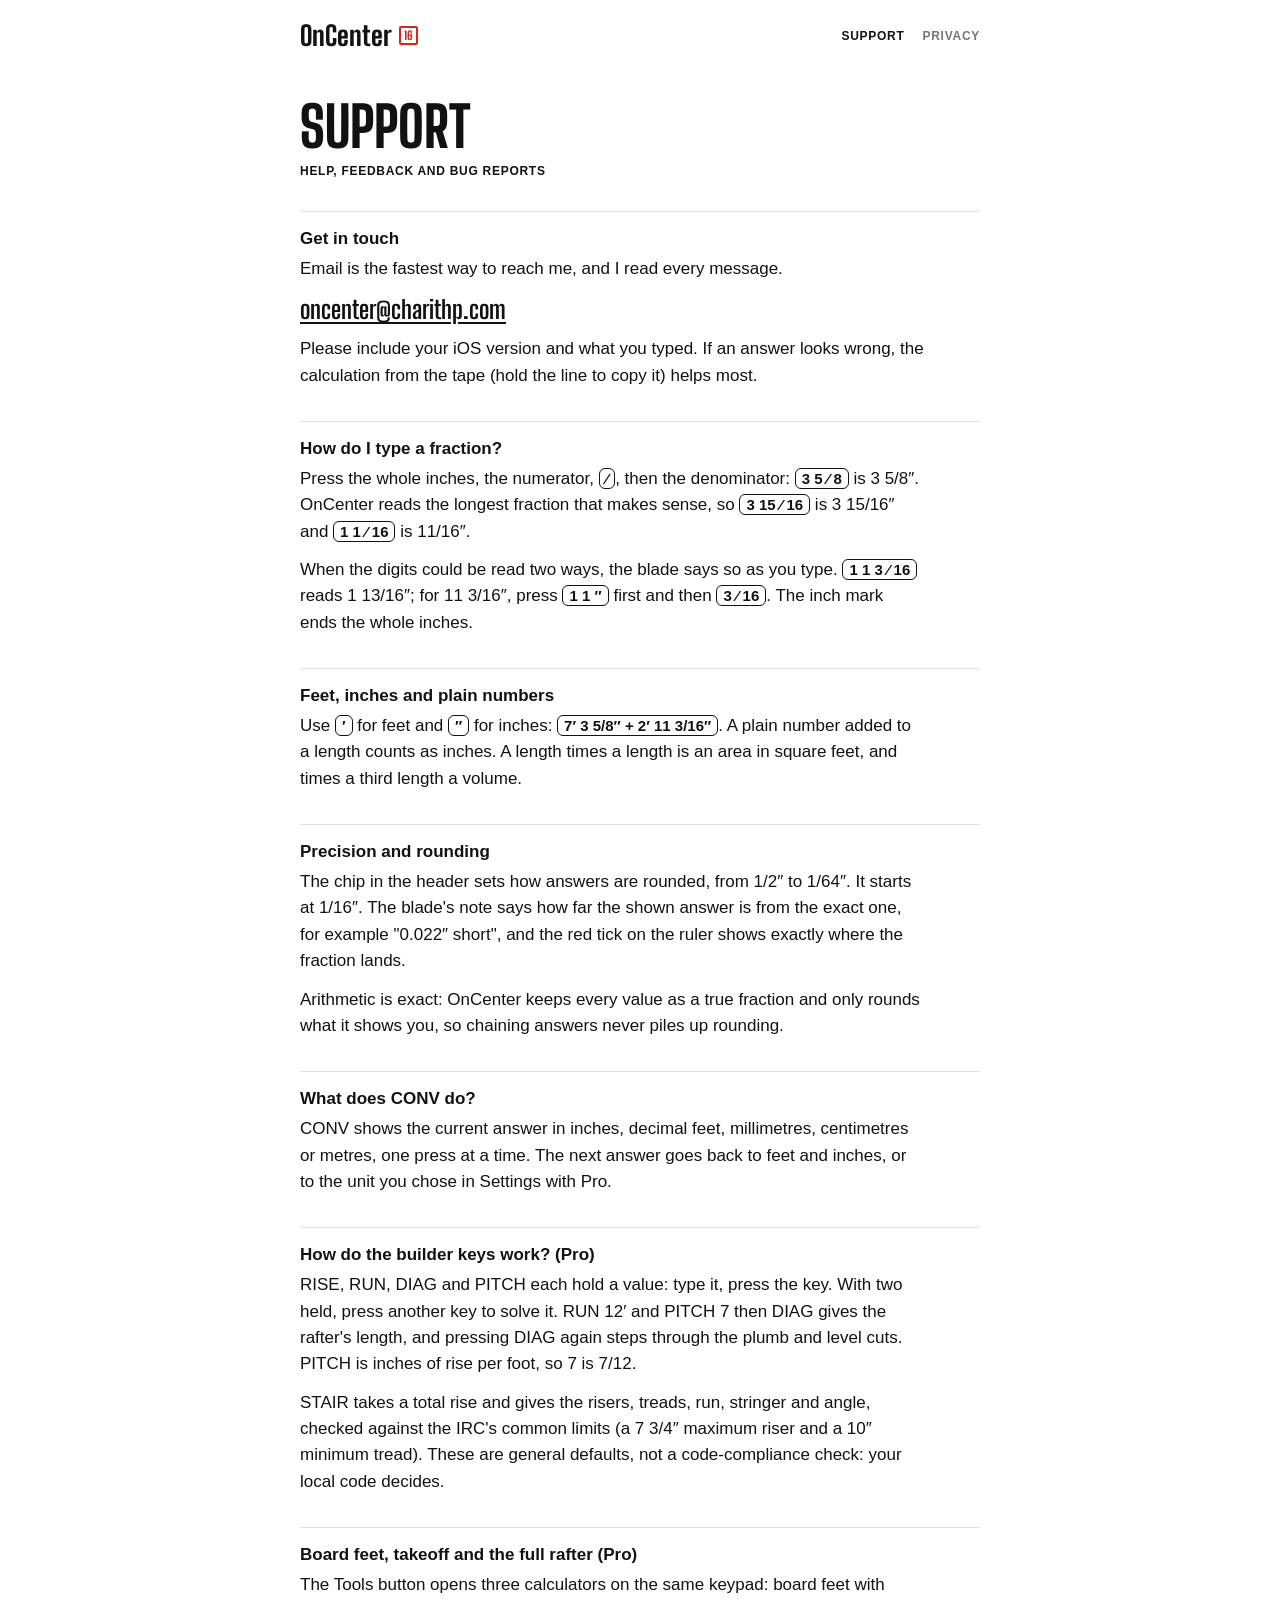
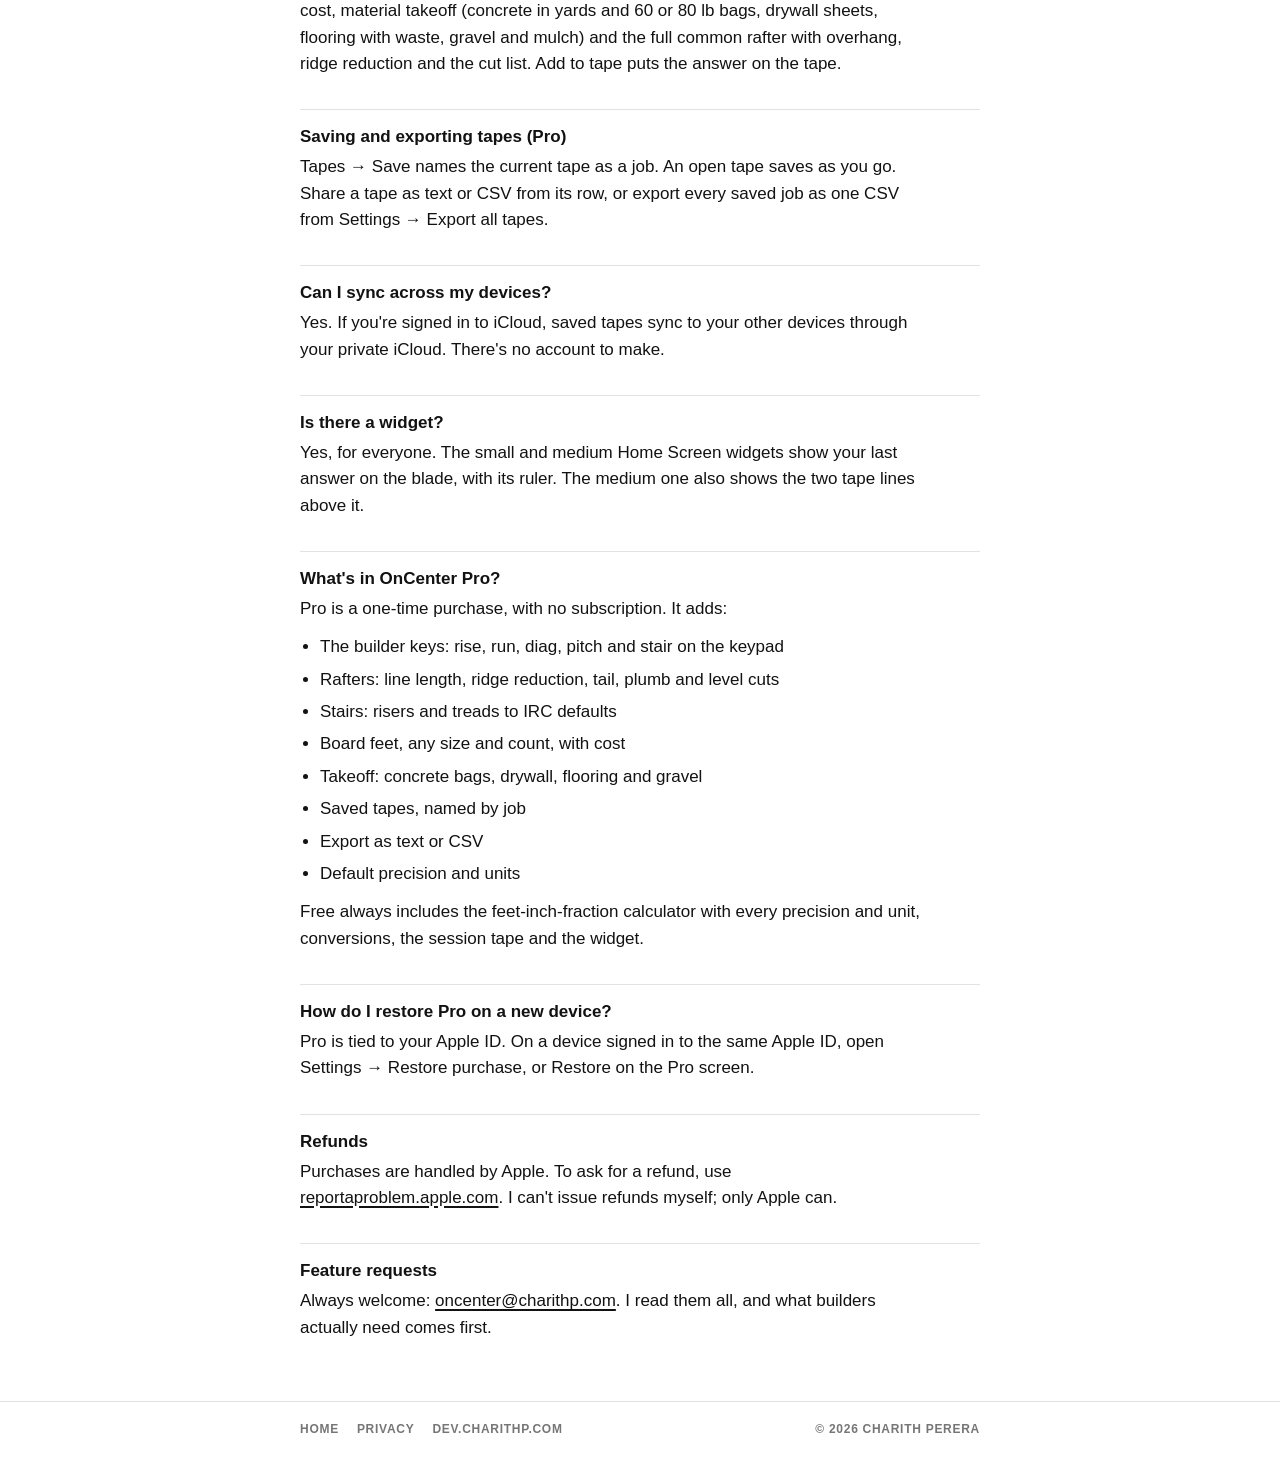
==== support.html @ 0c9e2f1a "OnCenter support and privacy site A holding home page, /support and /privacy in OnCenter's own look," ====
<!DOCTYPE html>
<html lang="en">
<head>
  <meta charset="UTF-8">
  <meta name="viewport" content="width=device-width, initial-scale=1.0">
  <title>Support — OnCenter</title>
  <meta name="description" content="Help with OnCenter, the feet-inch calculator for builders: typing fractions, precision and rounding, builder keys, saved tapes and restoring Pro.">
  <link rel="icon" href="data:image/svg+xml,%3Csvg%20xmlns='http://www.w3.org/2000/svg'%20viewBox='0%200%2032%2032'%3E%3Crect%20width='32'%20height='32'%20rx='7'%20fill='%23F7C600'/%3E%3Crect%20x='5'%20y='5'%20width='14'%20height='11'%20rx='1'%20fill='none'%20stroke='%23D7261E'%20stroke-width='2'/%3E%3Cpath%20d='M6%2032V24M11%2032V27M16%2032V24M21%2032V27M26%2032V24'%20stroke='%23121212'%20stroke-width='2'/%3E%3C/svg%3E">
  <link rel="preconnect" href="https://fonts.googleapis.com">
  <link rel="preconnect" href="https://fonts.gstatic.com" crossorigin>
  <link href="https://fonts.googleapis.com/css2?family=Big+Shoulders+Display:wght@600;700;800&display=swap" rel="stylesheet">
  <link rel="stylesheet" href="styles.css">
</head>
<body>
  <header class="wrap top">
    <a class="wordmark" href="index.html" aria-label="OnCenter home">OnCenter<span class="badge" aria-hidden="true">16</span></a>
    <nav aria-label="Site">
      <a href="support.html" aria-current="page">Support</a>
      <a href="privacy.html">Privacy</a>
    </nav>
  </header>

  <main class="wrap doc">
    <h1>Support</h1>
    <p class="updated label">Help, feedback and bug reports</p>

    <h2>Get in touch</h2>
    <p>Email is the fastest way to reach me, and I read every message.</p>
    <p class="email"><a href="mailto:oncenter@charithp.com?subject=OnCenter%20Support">oncenter@charithp.com</a></p>
    <p>Please include your iOS version and what you typed. If an answer looks wrong, the calculation from the tape (hold the line to copy it) helps most.</p>

    <h2>How do I type a fraction?</h2>
    <p>Press the whole inches, the numerator, <code>⁄</code>, then the denominator: <code>3 5 ⁄ 8</code> is 3 5/8″. OnCenter reads the longest fraction that makes sense, so <code>3 15 ⁄ 16</code> is 3 15/16″ and <code>1 1 ⁄ 16</code> is 11/16″.</p>
    <p>When the digits could be read two ways, the blade says so as you type. <code>1 1 3 ⁄ 16</code> reads 1 13/16″; for 11 3/16″, press <code>1 1 ″</code> first and then <code>3 ⁄ 16</code>. The inch mark ends the whole inches.</p>

    <h2>Feet, inches and plain numbers</h2>
    <p>Use <code>′</code> for feet and <code>″</code> for inches: <code>7′ 3 5/8″ + 2′ 11 3/16″</code>. A plain number added to a length counts as inches. A length times a length is an area in square feet, and times a third length a volume.</p>

    <h2>Precision and rounding</h2>
    <p>The chip in the header sets how answers are rounded, from 1/2″ to 1/64″. It starts at 1/16″. The blade's note says how far the shown answer is from the exact one, for example "0.022″ short", and the red tick on the ruler shows exactly where the fraction lands.</p>
    <p>Arithmetic is exact: OnCenter keeps every value as a true fraction and only rounds what it shows you, so chaining answers never piles up rounding.</p>

    <h2>What does CONV do?</h2>
    <p>CONV shows the current answer in inches, decimal feet, millimetres, centimetres or metres, one press at a time. The next answer goes back to feet and inches, or to the unit you chose in Settings with Pro.</p>

    <h2>How do the builder keys work? (Pro)</h2>
    <p>RISE, RUN, DIAG and PITCH each hold a value: type it, press the key. With two held, press another key to solve it. RUN 12′ and PITCH 7 then DIAG gives the rafter's length, and pressing DIAG again steps through the plumb and level cuts. PITCH is inches of rise per foot, so 7 is 7/12.</p>
    <p>STAIR takes a total rise and gives the risers, treads, run, stringer and angle, checked against the IRC's common limits (a 7 3/4″ maximum riser and a 10″ minimum tread). These are general defaults, not a code-compliance check: your local code decides.</p>

    <h2>Board feet, takeoff and the full rafter (Pro)</h2>
    <p>The Tools button opens three calculators on the same keypad: board feet with cost, material takeoff (concrete in yards and 60 or 80 lb bags, drywall sheets, flooring with waste, gravel and mulch) and the full common rafter with overhang, ridge reduction and the cut list. Add to tape puts the answer on the tape.</p>

    <h2>Saving and exporting tapes (Pro)</h2>
    <p>Tapes → Save names the current tape as a job. An open tape saves as you go. Share a tape as text or CSV from its row, or export every saved job as one CSV from Settings → Export all tapes.</p>

    <h2>Can I sync across my devices?</h2>
    <p>Yes. If you're signed in to iCloud, saved tapes sync to your other devices through your private iCloud. There's no account to make.</p>

    <h2>Is there a widget?</h2>
    <p>Yes, for everyone. The small and medium Home Screen widgets show your last answer on the blade, with its ruler. The medium one also shows the two tape lines above it.</p>

    <h2>What's in OnCenter Pro?</h2>
    <p>Pro is a one-time purchase, with no subscription. It adds:</p>
    <ul>
      <li>The builder keys: rise, run, diag, pitch and stair on the keypad</li>
      <li>Rafters: line length, ridge reduction, tail, plumb and level cuts</li>
      <li>Stairs: risers and treads to IRC defaults</li>
      <li>Board feet, any size and count, with cost</li>
      <li>Takeoff: concrete bags, drywall, flooring and gravel</li>
      <li>Saved tapes, named by job</li>
      <li>Export as text or CSV</li>
      <li>Default precision and units</li>
    </ul>
    <p>Free always includes the feet-inch-fraction calculator with every precision and unit, conversions, the session tape and the widget.</p>

    <h2>How do I restore Pro on a new device?</h2>
    <p>Pro is tied to your Apple ID. On a device signed in to the same Apple ID, open Settings → Restore purchase, or Restore on the Pro screen.</p>

    <h2>Refunds</h2>
    <p>Purchases are handled by Apple. To ask for a refund, use <a href="https://reportaproblem.apple.com">reportaproblem.apple.com</a>. I can't issue refunds myself; only Apple can.</p>

    <h2>Feature requests</h2>
    <p>Always welcome: <a href="mailto:oncenter@charithp.com?subject=OnCenter%20Feature%20Idea">oncenter@charithp.com</a>. I read them all, and what builders actually need comes first.</p>
  </main>

  <footer>
    <div class="wrap">
      <nav aria-label="Footer">
        <a href="index.html">Home</a>
        <a href="privacy.html">Privacy</a>
        <a href="https://dev.charithp.com">dev.charithp.com</a>
      </nav>
      <span>© 2026 Charith Perera</span>
    </div>
  </footer>
</body>
</html>
---- styles.css ----
/* OnCenter's site: the app's tape-blade identity on the web.
   Tokens mirror OnCenter/Shared/Design/DesignSystem.swift (DESIGN.md Part 1).
   Ink on white, one yellow blade band, the red only as the 16 badge and the
   ruler's tick. Links are ink, never blue (DESIGN.md, Don't). */

:root {
  --page: #FFFFFF;
  --ink: #121212;
  --muted: #6B6B6B;
  --label: #767676;
  --rule: #E2E2E2;
  --blade: #F7C600;
  --on-blade: #121212;
  --red: #D7261E;
  --red-on-blade: #D7261E;
  --numbers: "Big Shoulders Display", "Arial Narrow", "Roboto Condensed", sans-serif;
  --sans: -apple-system, BlinkMacSystemFont, "SF Pro Text", "Helvetica Neue", Arial, sans-serif;
  color-scheme: light;
}

@media (prefers-color-scheme: dark) {
  :root:not([data-theme="light"]) {
    --page: #121212;
    --ink: #F2F2F2;
    --muted: #9A9A9A;
    --label: #7E7E7E;
    --rule: #2C2C2C;
    --red: #FF4A3D;
    color-scheme: dark;
  }
}

:root[data-theme="dark"] {
  --page: #121212;
  --ink: #F2F2F2;
  --muted: #9A9A9A;
  --label: #7E7E7E;
  --rule: #2C2C2C;
  --red: #FF4A3D;
  color-scheme: dark;
}

* { box-sizing: border-box; }

html, body { margin: 0; }

body {
  background: var(--page);
  color: var(--ink);
  font: 17px/1.55 var(--sans);
  -webkit-font-smoothing: antialiased;
}

a { color: var(--ink); text-decoration-thickness: 1.5px; text-underline-offset: 3px; }
a:hover { text-decoration-thickness: 2.5px; }

.wrap { max-width: 720px; margin: 0 auto; padding-inline: 20px; }

/* The wordmark: Big Shoulders 800 with the red-boxed 16. */
.wordmark {
  display: inline-flex; align-items: center; gap: 7px;
  font: 800 27px/1 var(--numbers); color: var(--ink); text-decoration: none;
}
.wordmark .badge {
  font: 800 12px/1 var(--numbers); color: var(--red);
  border: 2px solid var(--red); border-radius: 2px; padding: 2px 3px 1px;
}

header.top { padding-block: 22px 18px; display: flex; align-items: center; justify-content: space-between; gap: 16px; flex-wrap: wrap; }
header.top nav { display: flex; gap: 18px; font: 600 12px/1 var(--sans); letter-spacing: .06em; text-transform: uppercase; }
header.top nav a { text-decoration: none; color: var(--label); }
header.top nav a:hover, header.top nav a[aria-current] { color: var(--ink); }

.label { font: 600 12px/16px var(--sans); letter-spacing: .06em; text-transform: uppercase; color: var(--label); }

/* The blade: full-bleed yellow, one answer, its ruler. */
.blade { background: var(--blade); color: var(--on-blade); }
.blade .wrap { padding-block: 14px 8px; }
.blade .line { display: flex; justify-content: space-between; gap: 12px; font: 600 12px/18px var(--sans); letter-spacing: .06em; text-transform: uppercase; }
.blade .answer { font: 800 clamp(66px, 16vw, 120px)/1 var(--numbers); letter-spacing: -.01em; margin-top: 4px; }
/* The raised fraction, as the blade sets it: numerals at 0.55×, the
   numerator raised, the ⁄ at full size between them. */
.blade .answer .num-top, .blade .answer .num-bottom { font-size: .55em; line-height: 0; }
.blade .answer .num-top { vertical-align: .6em; }

.ruler { position: relative; height: 40px; margin-top: 8px; }
.ruler .tick { position: absolute; top: 0; width: 1.5px; background: var(--on-blade); }
.ruler .num { position: absolute; bottom: 0; font: 800 13px/1 var(--numbers); }
.ruler .mark { position: absolute; top: 0; bottom: 0; width: 3px; background: var(--red-on-blade); transform: translateX(-1px); }
.ruler .mark::after {
  content: ""; position: absolute; bottom: -1px; left: -4.5px;
  border-left: 6px solid transparent; border-right: 6px solid transparent; border-bottom: 8px solid var(--red-on-blade);
}

main { padding-block: 28px 48px; }

.lead { font-size: 20px; line-height: 1.45; color: var(--ink); max-width: 34ch; margin: 0 0 16px; text-wrap: balance; }
.soon { display: inline-flex; align-items: center; gap: 10px; border: 1.5px solid var(--ink); border-radius: 10px; padding: 12px 16px; font: 600 13px/1 var(--sans); letter-spacing: .06em; text-transform: uppercase; }

.points { list-style: none; padding: 0; margin: 32px 0 0; border-top: 1px solid var(--rule); }
.points li { display: flex; gap: 14px; padding: 12px 0; border-bottom: 1px solid var(--rule); }
.points .n { flex: none; width: 28px; font: 700 21px/1.2 var(--numbers); color: var(--label); }
.points b { display: block; font: 600 12px/16px var(--sans); letter-spacing: .06em; text-transform: uppercase; }
.points span { display: block; margin-top: 2px; color: var(--muted); font-size: 15px; line-height: 20px; }

/* Legal and support pages. */
.doc h1 { font: 800 56px/52px var(--numbers); text-transform: uppercase; margin: 6px 0 10px; text-wrap: balance; }
.doc .updated { margin: 0 0 24px; }
.doc h2 { font: 600 17px/22px var(--sans); margin: 32px 0 6px; padding-top: 16px; border-top: 1px solid var(--rule); }
.doc p, .doc li { color: var(--ink); max-width: 66ch; }
.doc p { margin: 0 0 12px; }
.doc ul { padding-left: 20px; margin: 0 0 12px; }
.doc li { margin-bottom: 6px; }
.doc .muted { color: var(--muted); }
/* Keys and typed entries, outlined like the keypad's keys. */
.doc code { font: 600 15px/1 var(--sans); white-space: nowrap; border: 1.5px solid var(--ink); border-radius: 6px; padding: 1px 6px; }
.email { font: 700 25px/1.2 var(--numbers); }

footer { border-top: 1px solid var(--rule); }
footer .wrap { padding-block: 18px 28px; display: flex; justify-content: space-between; gap: 16px; flex-wrap: wrap; }
footer nav { display: flex; gap: 18px; flex-wrap: wrap; }
footer, footer a { color: var(--label); font: 600 12px/18px var(--sans); letter-spacing: .06em; text-transform: uppercase; text-decoration: none; }
footer a:hover { color: var(--ink); }
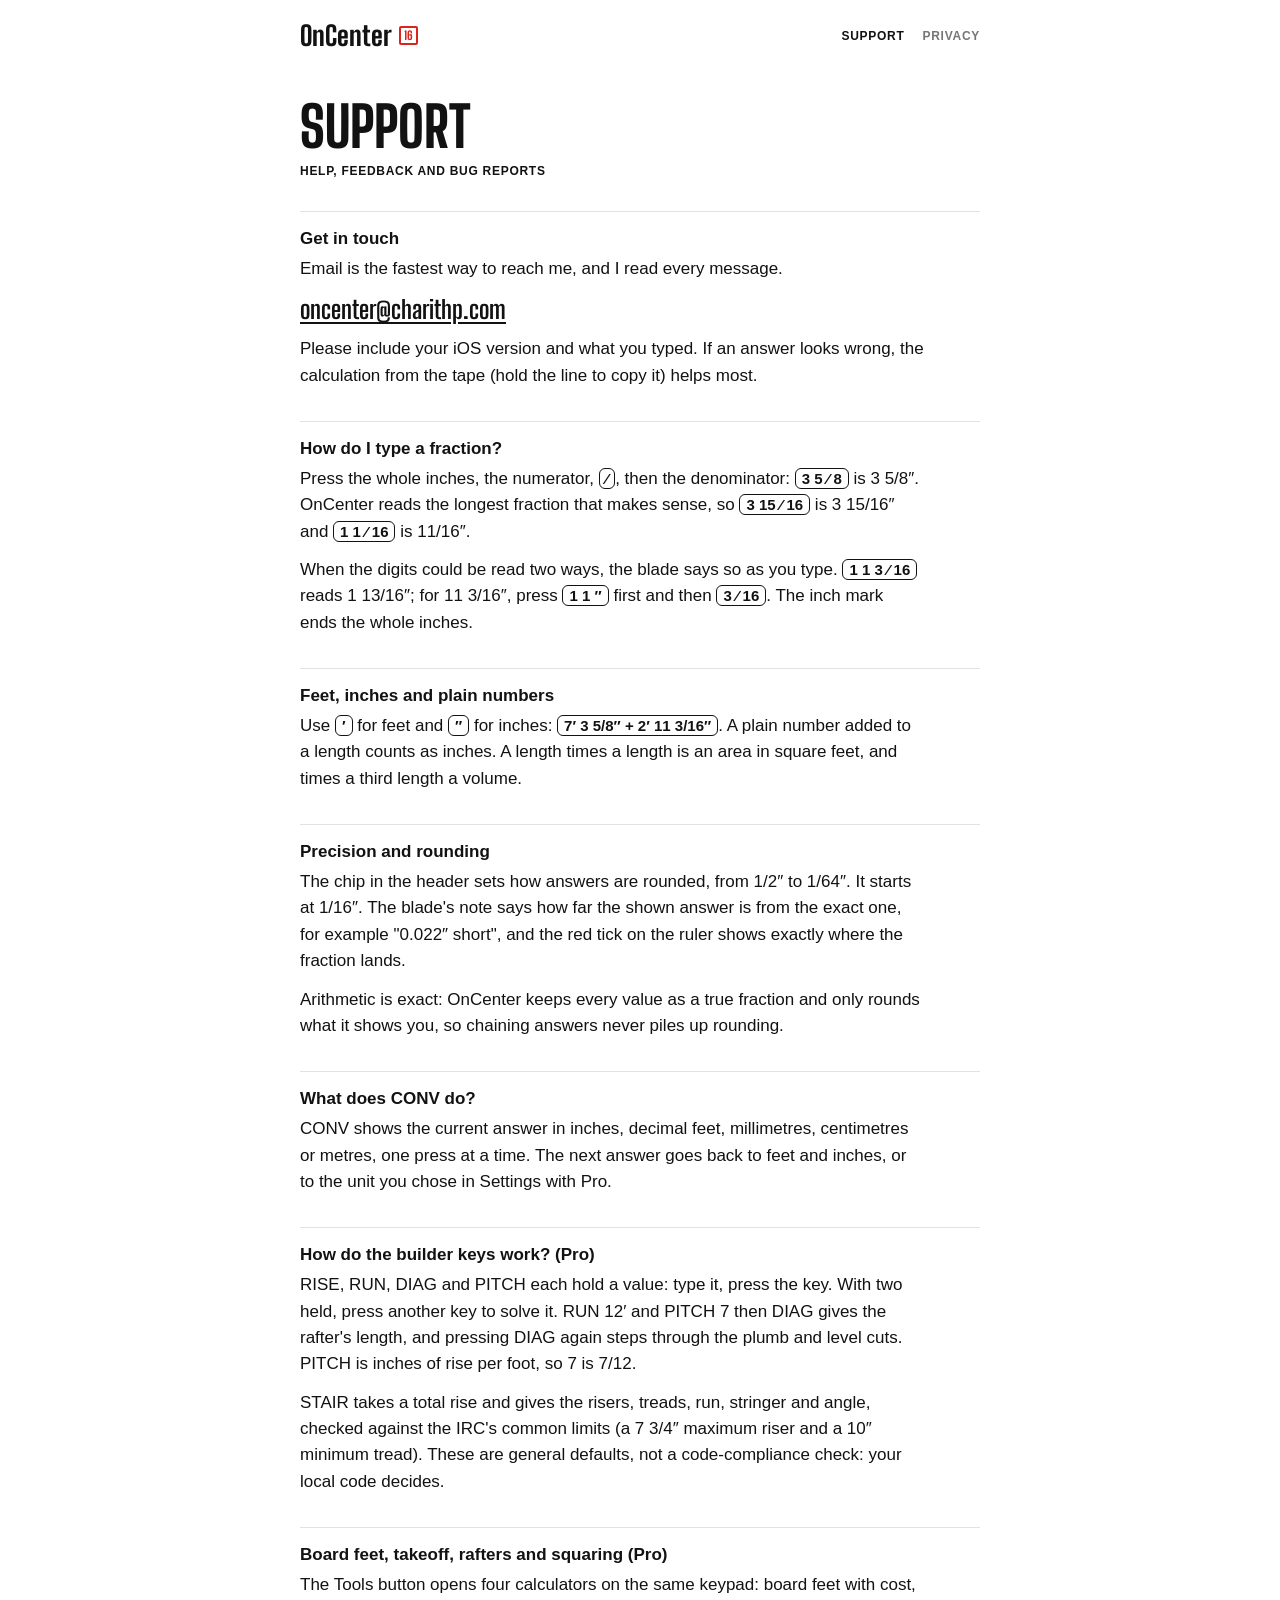
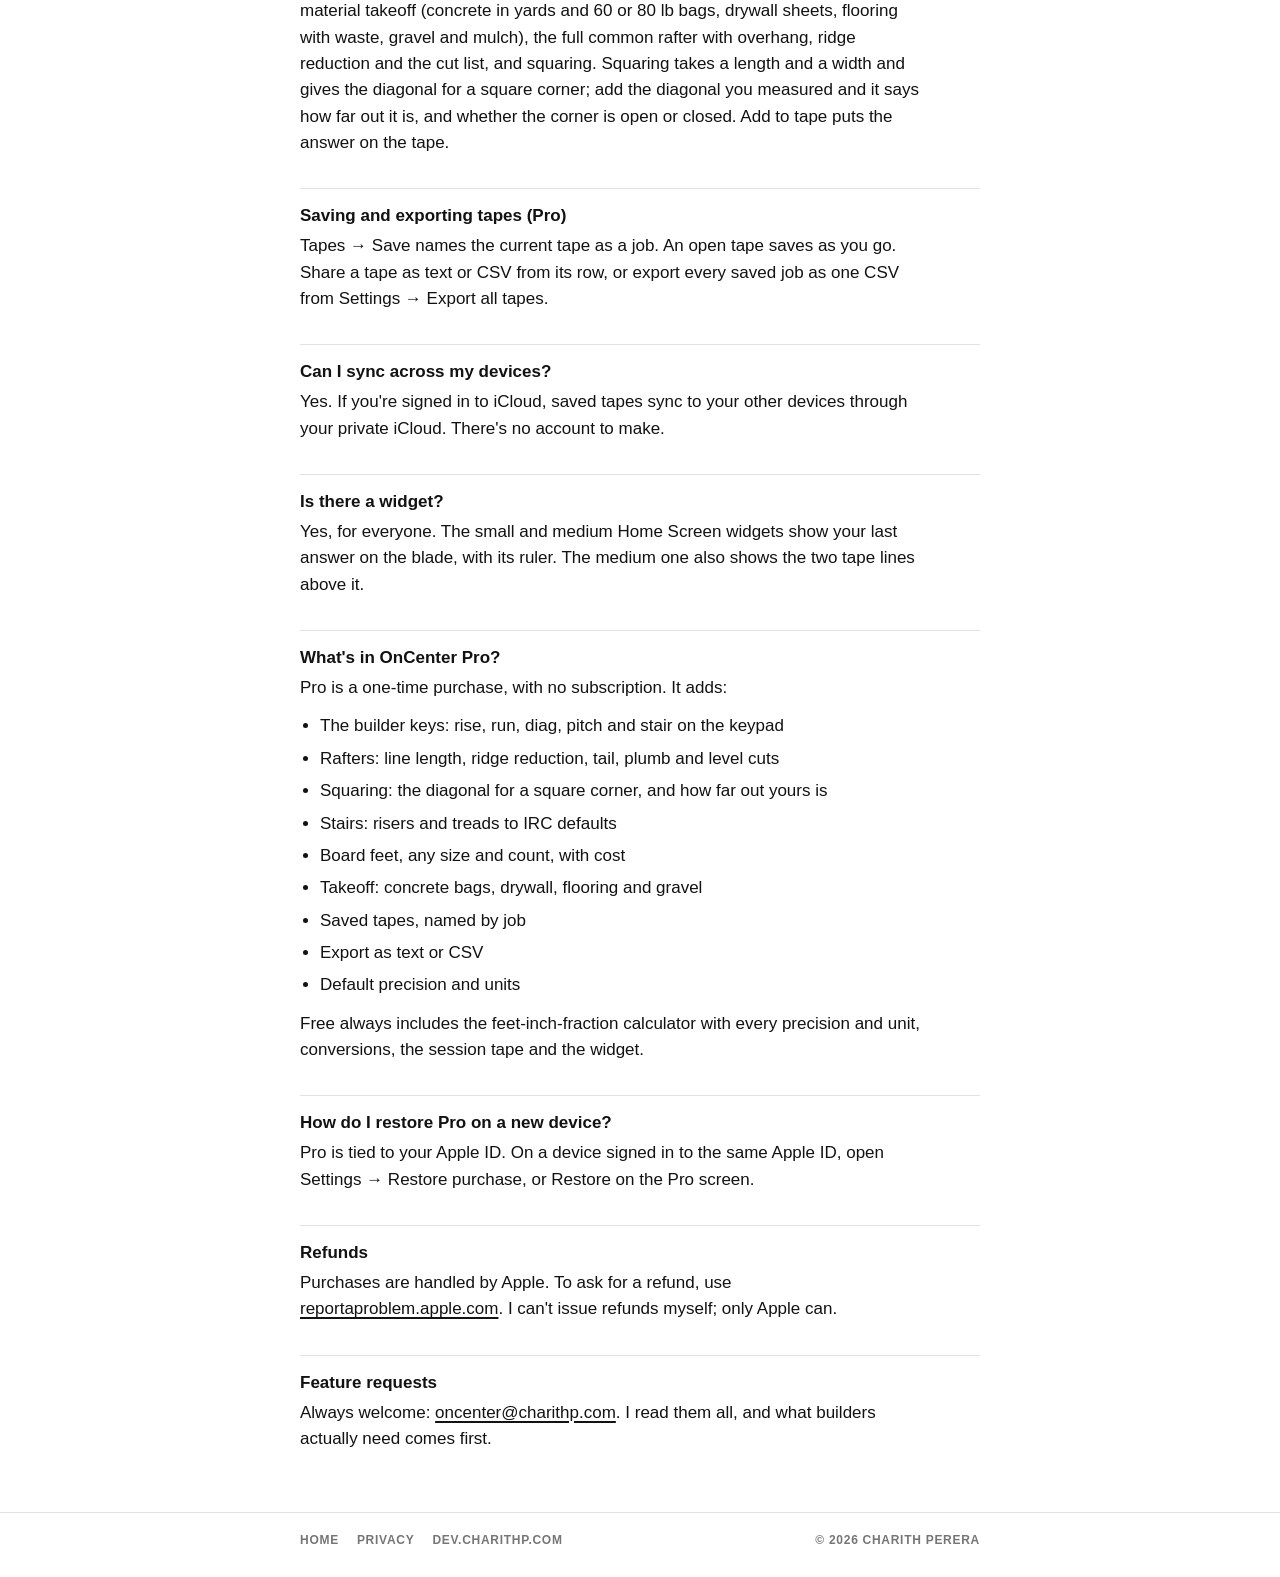
==== commit 3b89da03: "Support: name squaring in the Tools answer and the Pro list Co-Authored-By: Claude Opus 5.5 (1M cont" ====
--- a/support.html
+++ b/support.html
@@ -47,8 +47,8 @@
     <p>RISE, RUN, DIAG and PITCH each hold a value: type it, press the key. With two held, press another key to solve it. RUN 12′ and PITCH 7 then DIAG gives the rafter's length, and pressing DIAG again steps through the plumb and level cuts. PITCH is inches of rise per foot, so 7 is 7/12.</p>
     <p>STAIR takes a total rise and gives the risers, treads, run, stringer and angle, checked against the IRC's common limits (a 7 3/4″ maximum riser and a 10″ minimum tread). These are general defaults, not a code-compliance check: your local code decides.</p>
 
-    <h2>Board feet, takeoff and the full rafter (Pro)</h2>
-    <p>The Tools button opens three calculators on the same keypad: board feet with cost, material takeoff (concrete in yards and 60 or 80 lb bags, drywall sheets, flooring with waste, gravel and mulch) and the full common rafter with overhang, ridge reduction and the cut list. Add to tape puts the answer on the tape.</p>
+    <h2>Board feet, takeoff, rafters and squaring (Pro)</h2>
+    <p>The Tools button opens four calculators on the same keypad: board feet with cost, material takeoff (concrete in yards and 60 or 80 lb bags, drywall sheets, flooring with waste, gravel and mulch), the full common rafter with overhang, ridge reduction and the cut list, and squaring. Squaring takes a length and a width and gives the diagonal for a square corner; add the diagonal you measured and it says how far out it is, and whether the corner is open or closed. Add to tape puts the answer on the tape.</p>
 
     <h2>Saving and exporting tapes (Pro)</h2>
     <p>Tapes → Save names the current tape as a job. An open tape saves as you go. Share a tape as text or CSV from its row, or export every saved job as one CSV from Settings → Export all tapes.</p>
@@ -64,6 +64,7 @@
     <ul>
       <li>The builder keys: rise, run, diag, pitch and stair on the keypad</li>
       <li>Rafters: line length, ridge reduction, tail, plumb and level cuts</li>
+      <li>Squaring: the diagonal for a square corner, and how far out yours is</li>
       <li>Stairs: risers and treads to IRC defaults</li>
       <li>Board feet, any size and count, with cost</li>
       <li>Takeoff: concrete bags, drywall, flooring and gravel</li>
